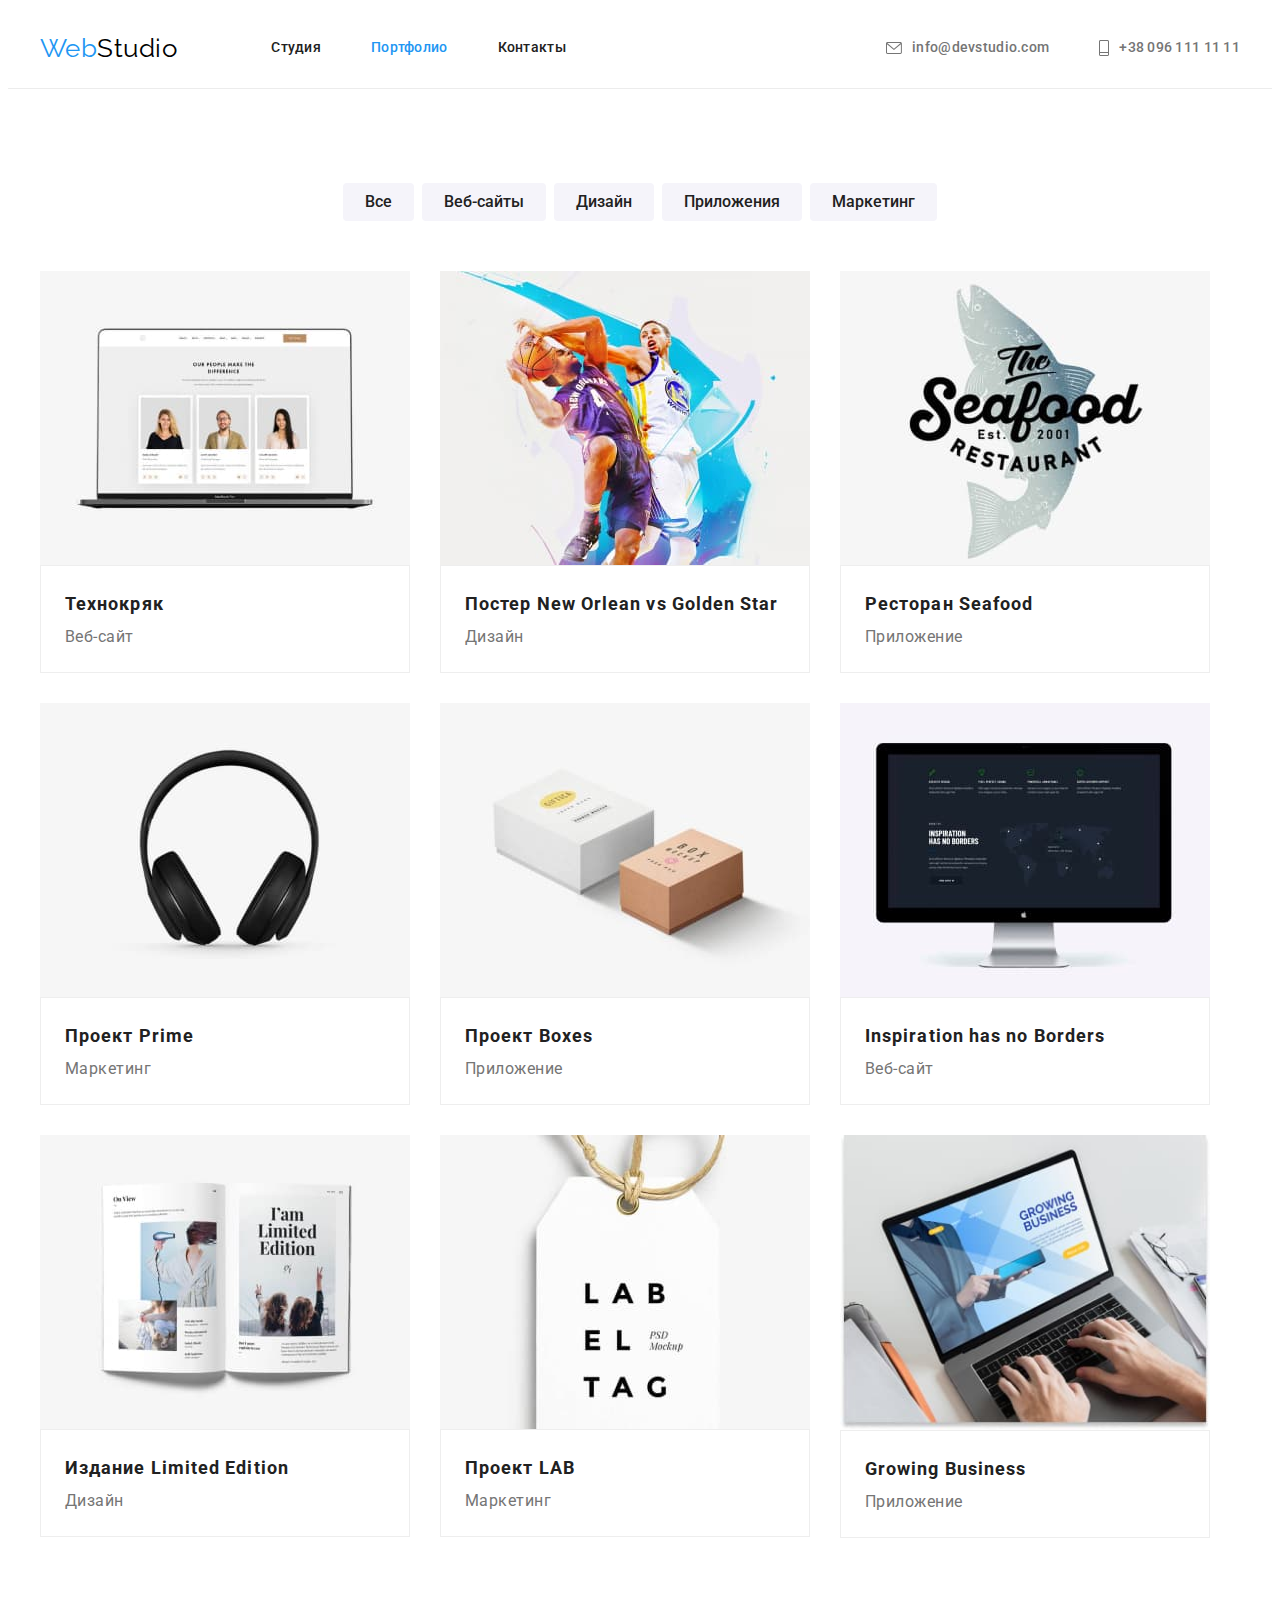
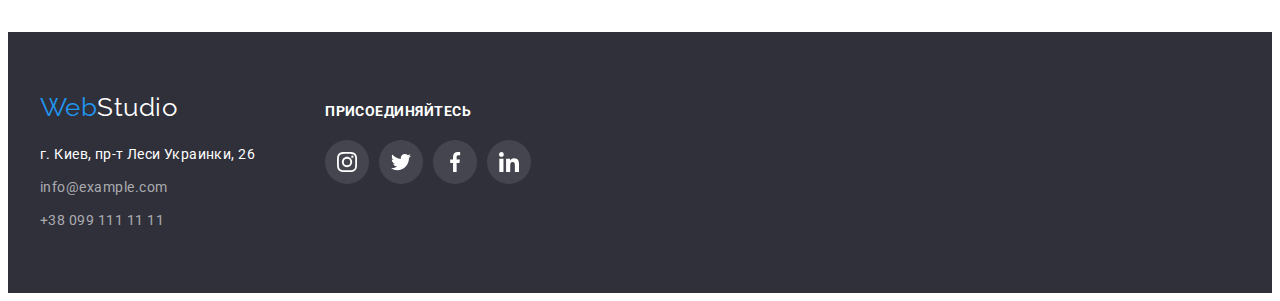
==== portfolio.html @ 8ca859e2 "Копирует файлы предыдущей работы." ====
<!DOCTYPE html>
<html lang="ru">

<head>
    <meta charset="UTF-8">
    <meta http-equiv="X-UA-Compatible" content="IE=edge">
    <meta name="viewport" content="width=device-width, initial-scale=1.0">
    <link rel="preconnect" href="https://fonts.googleapis.com">
    <link rel="preconnect" href="https://fonts.gstatic.com" crossorigin>
    <link rel="stylesheet" href="https://cdnjs.cloudflare.com/ajax/libs/modern-normalize/1.1.0/modern-normalize.min.css"
        integrity="sha512-wpPYUAdjBVSE4KJnH1VR1HeZfpl1ub8YT/NKx4PuQ5NmX2tKuGu6U/JRp5y+Y8XG2tV+wKQpNHVUX03MfMFn9Q=="
        crossorigin="anonymous" referrerpolicy="no-referrer" />
    <link
        href="https://fonts.googleapis.com/css2?family=Raleway:wght@700&family=Roboto:wght@400;500;700;900&display=swap"
        rel="stylesheet">
    <link rel="stylesheet" href="./css/styles.css">
    <title>Портфолио</title>
</head>

<body>
    <!--HEADER-->
    <!--навигация-->
    <header class="header">
        <div class="container header-container">
            <nav class="header-nav">
                <a href="./index.html" class="logo link header-logo"> Web<span class="logo-dark">Studio</span> </a>
                <ul class="header-list list">
                    <li class="header-item"> <a href="index.html" class="header-link link ">
                            Студия</a> </li>
                    <li class="header-item"> <a href="portfolio.html" class="header-link link current">Портфолио</a> </li>
                    <li class="header-item"> <a href="" class="header-link link">Контакты</a> </li>
                </ul>
            </nav>
            <!--контакты хедера-->
            <ul class="header-list list">
                <li class="header-item">
                    <a href="mailto:info@devstudio.com" class="header-contacts link">
                        <svg class="mail-icon" width="16" height="12">
                            <use href="./images/icons.svg#icon-email"></use>
                        </svg>
                        info@devstudio.com</a>
                </li>
                <li class="header-item">
                    <a href="tel:+380961111111" class="header-contacts link">
                        <svg class="mail-icon" width="10" height="16">
                            <use href="./images/icons.svg#icon-tel"></use>
                        </svg>
                        +38 096 111 11 11</a>
                </li>
            </ul>
        </div>
    </header>
    <!--MAIN-->
    <main class="page-hero-portfolio">
        <!--фильтр-->
        <section class="section">
            <div class="container ">
                <h1 class="hero-title-filter visually-hidden">Фильтр</h1>
                <ul class="filter-list list">
                    <li class="filter-item"> <button type="button" class="btn-filter">Все</button> </li>
                    <li class="filter-item"> <button type="button" class="btn-filter">Веб-сайты</button></li>
                    <li class="filter-item"> <button type="button" class="btn-filter">Дизайн</button></li>
                    <li class="filter-item"> <button type="button" class="btn-filter">Приложения</button></li>
                    <li class="filter-item"> <button type="button" class="btn-filter">Маркетинг</button></li>
                </ul>

                <ul class="projects-list list">
                    <li class="projects-item">
                        <a href="" class="project-link link">
                            <img src="./images/технокряк.jpg" alt="технокряк" width="370" height="294">
                            <div class="project-title-text">
                                <h2 class="project-title">Технокряк</h2>
                                <p class="project-text">Веб-сайт</p>
                            </div>
                        </a>
                       

                    </li>
                    <li class="projects-item">
                        <a href="" class="project-link link">
                            <img src="./images/постерN.jpg" alt="постерN" width="370" height="294">
                            <div class="project-title-text">
                                <h2 class="project-title">Постер New Orlean vs Golden Star</h2>
                                <p class="project-text">Дизайн</p>
                            </div>
                        </a>
                        

                    </li>
                    <li class="projects-item">
                        <a href="" class="project-link link">
                            <img src="./images/ресторан.jpg" alt="ресторан" width="370" height="294">
                            <div class="project-title-text">
                                <h2 class="project-title">Ресторан Seafood</h2>
                                <p class="project-text">Приложение</p>
                            </div>
                        </a>
                        

                    </li>
                    <li class="projects-item">
                        <a href="" class="project-link link">
                            <img src="./images/проектР.jpg" alt="проектР" width="370" height="294">
                            <div class="project-title-text">
                                <h2 class="project-title">Проект Prime</h2>
                                <p class="project-text">Маркетинг</p>
                            </div>
                        </a>
                        

                    </li>
                    <li class="projects-item">
                        <a href="" class="project-link link">
                            <img src="./images/проектВ.jpg" alt="проектВ" width="370" height="294">
                            <div class="project-title-text">
                                <h2 class="project-title">Проект Boxes</h2>
                                <p class="project-text">Приложение</p>    
                        </div>
                        
                        </a>

                    </li>
                    <li class="projects-item">
                        <a href="" class="project-link link">
                            <img src="./images/inspiration.jpg" alt="inspiration" width="370" height="294">
                            <div class="project-title-text">
                                <h2 class="project-title">Inspiration has no Borders</h2>
                                <p class="project-text">Веб-сайт</p>
                            </div>
                        </a>

                    </li>
                    <li class="projects-item">
                        <a href="" class="project-link link">
                            <img src="./images/издание.jpg" alt="издание" width="370" height="294">
                            <div class="project-title-text">
                                <h2 class="project-title">Издание Limited Edition</h2>
                                <p class="project-text">Дизайн</p>
                            </div>
                        </a>
                        

                    </li>
                    <li class="projects-item">
                        <a href="" class="project-link link">
                            <img src="./images/проектL.jpg" alt="проектL" width="370" height="294">
                            <div class="project-title-text">
                             <h2 class="project-title">Проект LAB</h2>
                                <p class="project-text">Маркетинг</p>
                            </div>
                        </a>
                        

                    </li>
                    <li class="projects-item">
                        <a href="" class="project-link link">
                                <img src="./images/growing.jpg" alt="growing" width="370" height="294">
                            <div class="project-title-text">
                                <h2 class="project-title">Growing Business</h2>
                                <p class="project-text">Приложение</p>
                            </div>
                        </a>
                        
                    </li>
                </ul>
            </div>
        </section>

    </main>
    <!--FOOTER-->
    <!--адрес-->
    <footer class="footer">
        <div class="container footer-container">
            <div class="address-box">
                <a href="./index.html" class="logo link footer-logo"> Web<span class="footer-logo-light">Studio</span> </a>
                <address>
                    <ul class="footer-list list">
                        <li class="footer-item"><a href="" class="address link">г. Киев, пр-т Леси Украинки, 26 </a> </li>
                        <li class="footer-item"><a href="maiilto:info@example.com"
                                class="footer-conracts link">info@example.com</a>
                        </li>
                        <li class="footer-item"><a href="tel:+380991111111" class="footer-conracts link">+38 099 111 11
                                11</a></li>
                    </ul>
                </address>
            </div>
            <div class="social-box">
                <h3 class="footer-social-title">Присоединяйтесь</h3>
                <ul class="footer-social-list list">
                    <li class="footer-social-item">
                        <a href="" class="footer-social-link link">
                            <svg class="footer-social-icon" width="20" height="20">
                                <use href="./images/icons.svg#icon-instagram-f"></use>
                            </svg>
                        </a>
                    </li>
                    <li class="footer-social-item">
                        <a href="" class="footer-social-link link">
                            <svg class="footer-social-icon" width="20" height="20">
                                <use href="./images/icons.svg#icon-twitter-f"></use>
                            </svg>
                        </a>
                    </li>
                    <li class="footer-social-item">
                        <a href="" class="footer-social-link link">
                            <svg class="footer-social-icon" width="20" height="20">
                                <use href="./images/icons.svg#icon-facebook-f"></use>
                            </svg>
                        </a>
                    </li>
                    <li class="footer-social-item">
                        <a href="" class="footer-social-link link">
                            <svg class="footer-social-icon" width="20" height="20">
                                <use href="./images/icons.svg#icon-linkedin-f"></use>
                            </svg>
                        </a>
                    </li>
                </ul>
            </div>
        </div>
    
    </footer>
</body>

</html>
---- css/styles.css ----
:root {
  --main-title-color: #212121;
  --second-title-color: #757575;
  --third-title-color: #ffffff;
  --main-text-color: #757575;
  --second-text-color: #ffffff99;
  --accent-color: #2196f3;
  --main-btn-color: #2196f3;
  --second-btn-color: #f5f4fa;
  --first-logo-color: #000000;
  --second-logo-color: #ffffff;
  --font-logo: 'Raleway';
  --main-bckgr-color: #ffffff;
  --second-bckgr-color: #2f303a;
  --third-bckgr-color: #f5f4fa;
  --header-bottom-line: #ececec;
  --thumb-color: #f5f4fa;
  --first-social-icon-color: #afb1b8;
  --second-social-icon-color: #ffffff;
  --hover-social-icon-color: #ffffff;
  --border-projects-color: #eeeeee;
}

p,
h1,
h2,
h3,
h4,
h5,
h6 {
  margin: 0;
}
ul {
  margin: 0;
  padding: 0;
}
button {
  cursor: pointer;
}
img {
  display: block;
  max-width: 100%;
  height: auto;
}
body {
  font-family: 'Roboto', sans-serif;
  letter-spacing: 0.03em;
  background: #ffffff;
}
.container {
  width: 1200px;
  padding: 0 15px;
  margin: 0 auto;
}
.section {
  padding-top: 94px;
  padding-bottom: 94px;
}
.list {
  list-style: none;
}
.link {
  text-decoration: none;
  cursor: pointer;
}
.section-title {
  margin-bottom: 50px;

  font-weight: 700;
  font-size: 36px;
  line-height: 1.16;
  text-align: center;
  letter-spacing: 0.03em;
  color: var(--main-title-color);
}

/*--------------------------HEADER----------------------------*/

.header {
  background-color: var(--main-bckgr-color);
  border-bottom: 1px solid var(--header-bottom-line);
}
.header-nav {
  display: flex;
  align-items: center;
}
.header-list {
  display: flex;
  margin-left: auto;
}
.header-item:not(:last-child) {
  margin-right: 50px;
}
.header-container {
  display: flex;
  align-items: center;
}
/*логотип*/
.header-logo {
  margin-right: 94px;
}
.logo {
  color: var(--accent-color);
  font-family: var(--font-logo);
  font-size: 26px;
  line-height: 1.19;
}

.logo-dark {
  color: var(--first-logo-color);
}

/*навигация*/
.header-link {
  display: block;
  padding-top: 32px;
  padding-bottom: 32px;

  font-weight: 500;
  font-size: 14px;
  line-height: 1.14;
  letter-spacing: 0.02em;
  color: var(--main-title-color);
}
.header-link:hover,
.header-link:focus {
  color: var(--accent-color);
}
.header-link.current {
  color: var(--accent-color);
}

/*контакты хедера*/
.header-connect {
  margin-left: auto;
}
.header-connect .header-item:not(:last-child) {
  margin-right: 50px;
}
.header-contacts {
  display: flex;
  justify-content: center;
  align-items: center;

  padding-top: 32px;
  padding-bottom: 32px;

  font-weight: 500;
  font-size: 14px;
  line-height: 1.14;
  letter-spacing: 0.02em;
  color: var(--second-title-color);
}
.mail-icon {
  fill: currentColor;
  margin-right: 10px;
}
.header-contacts:hover,
.header-contacts:focus {
  color: var(--accent-color);
}

/*СТУДИЯ------------------------------------------------------*/
/*-----------------------------MAIN----------------------------*/
.hero {
  max-width: 1600px;
  margin: 0 auto;
  padding: 200px 0;

  text-align: center;

  background-color: var(--second-bckgr-color);
}
.overlay {
  max-width: 1600px;
  height: 600px;

  margin-right: auto;
  margin-left: auto;

  background-image: linear-gradient(to right, rgba(47, 48, 58, 0.4), rgba(47, 48, 58, 0.4)),
    url('../images/hero-bckg.jpg');

  background-size: cover;
  background-repeat: no-repeat;
  background-position: center;
  background-color: var(--second-bckgr-color);
}
.hero-title {
  margin-bottom: 30px;
  font-weight: 900;
  font-size: 44px;
  line-height: 1.36;
  letter-spacing: 0.06em;
  text-transform: uppercase;
  color: var(--third-title-color);
}
/*кнопка "заказ услуги"*/

.hero-btn {
  padding: 0;
  width: 200px;
  height: 50px;
  font-weight: bold;
  font-size: 16px;
  color: var(--third-title-color);
  line-height: 1.87;
  letter-spacing: 0.06em;

  border: none;
  background-color: var(--main-btn-color);
  box-shadow: 0px 4px 4px rgba(0, 0, 0, 0.15);
  border-radius: 4px;
}
.hero-btn:hover,
.hero-btn:focus {
  background-color: var(--main-btn-color);
  color: var(--third-title-color);
}

/*особенности*/
.features-list {
  display: flex;

  background-color: var(--main-bckgr-color);
}
.thumb {
  display: flex;
  justify-content: center;
  align-items: center;
  height: 120px;
  margin-bottom: 30px;

  background: var(--thumb-color);
}

.features-item:not(:last-child) {
  margin-right: 30px;
}
.features-item {
  width: 270px;
}
.features-title {
  margin-bottom: 10px;

  font-size: 14px;
  line-height: 1.14;
  text-transform: uppercase;
  color: var(--main-title-color);
}
.features-text {
  font-size: 14px;
  line-height: 1.71;
  color: var(--second-title-color);
}

/*чем мы занимаемся*/
.activity {
  padding-top: 0;
}
.activity-list {
  display: flex;
}
.activity-item:not(:last-child) {
  margin-right: 30px;
}
/*наша команда*/
.team {
  background-color: var(--third-bckgr-color);
}
.team-list {
  display: flex;
  margin-right: -30px;
}
.team-item:not(:last-child) {
  flex-basis: calc(100%-3 * 30px) / 3;
  margin-right: 30px;
}
.team-title {
  margin-bottom: 10px;

  font-weight: 500;
  font-size: 16px;
  line-height: 1.18;
  text-align: center;
  letter-spacing: 0.03em;
  color: var(--main-title-color);
}
.team-text {
  margin-bottom: 16px;
  font-size: 16px;
  line-height: 1.18;
  text-align: center;
  letter-spacing: 0.03em;
  color: var(--main-text-color);
}
.team-item-bottom {
  padding-top: 30px;
  padding-bottom: 30px;
}
.team-item-bottom {
  background-color: var(--main-bckgr-color);
  box-shadow: 0px 1px 3px rgba(0, 0, 0, 0.12), 0px 1px 1px rgba(0, 0, 0, 0.14),
    0px 2px 1px rgba(0, 0, 0, 0.2);
  border-radius: 0px 0px 4px 4px;
}
.team-social-list {
  display: flex;
  justify-content: center;
  align-items: center;
}
.team-social-item {
  width: 44px;
  height: 44px;
}
.team-social-item + .team-social-item {
  margin-left: 10px;
}
.team-social-link {
  display: flex;
  justify-content: center;
  align-items: center;

  width: 100%;
  height: 100%;

  color: var(--first-social-icon-color);
  background-color: #fff;
  border-radius: 50%;
}
.team-social-icon {
  fill: currentColor;
}
.team-social-link:hover,
.team-social-link:focus {
  background-color: var(--accent-color);
  color: var(--hover-social-icon-color);
}
/*постоянные клиенты*/
.client {
  background-color: var(--main-bckgr-color);
}
.client-list {
  display: flex;
  justify-content: center;
  align-items: center;
}
.client-item {
  width: 170px;
  height: 92px;
}
.client-item + .client-item {
  margin-left: 30px;
}
.client-link {
  display: flex;
  justify-content: center;
  align-items: center;

  width: 100%;
  height: 100%;

  color: var(--first-social-icon-color);
  background-color: var(--main-bckgr-color);
  border: 1px solid var(--first-social-icon-color);
  border-radius: 4px;
}
.client-icon {
  fill: currentColor;
}
.client-link:hover,
.client-link:focus {
  background-color: var(--hover-social-icon-color);
  color: var(--accent-color);
  border-color: var(--accent-color);
}

/*ПОРТФОЛИО---------------------------------------------------*/
/*-------------------------MAIN-------------------------------*/
/*фильтр*/
.visually-hidden {
  position: absolute;
  white-space: nowrap;
  width: 1px;
  height: 1px;
  overflow: hidden;
  border: 0;
  padding: 0;
  clip: rect(0 0 0 0);
  clip-path: inset(50%);
  margin: -1px;
}
.btn-filter {
  display: inline-block;
  padding: 6px 22px;
  font-family: inherit;
  color: var(--main-title-color);
  font-weight: 500;
  font-size: 16px;
  line-height: 1.62;
  text-align: center;

  border-radius: 4px;
  border: transparent;
  background-color: var(--second-btn-color);
}
.btn-filter:hover,
.btn-filter:focus {
  color: var(--third-title-color);
  background-color: var(--main-btn-color);
  box-shadow: 0px 3px 1px rgba(0, 0, 0, 0.1), 0px 1px 2px rgba(0, 0, 0, 0.08),
    0px 2px 2px rgba(0, 0, 0, 0.12);
  border-radius: 4px;
}

.filter-list {
  display: flex;
  justify-content: center;
  margin-bottom: 50px;
}
.filter-item:not(:last-child) {
  margin-right: 8px;
}
/*проекты*/
.projects-list {
  display: flex;
  flex-wrap: wrap;
}

.projects-item {
  background-color: var(--main-bckgr-color);
}
.projects-item:not(:nth-child(3n)) {
  margin-right: 30px;
}
.projects-item:not(:nth-last-child(-n + 3)) {
  margin-bottom: 30px;
}
.project-title {
  font-weight: 700;
  font-size: 18px;
  line-height: 2;
  letter-spacing: 0.06em;
  color: var(--main-title-color);
}
.project-text {
  font-size: 16px;
  line-height: 1.87;
  letter-spacing: 0.03em;
  color: var(--main-text-color);
}
.project-title-text {
  padding: 20px 24px;
  border: 1px solid var(--border-projects-color);
  box-sizing: border-box;
}
.project-link {
  display: block;
}
.project-link:hover,
.project-link:focus {
  box-sizing: border-box;
  box-shadow: 0px 1px 1px rgba(0, 0, 0, 0.12), 0px 4px 4px rgba(0, 0, 0, 0.06),
    1px 4px 6px rgba(0, 0, 0, 0.16);
}
/*------------------------FOOTER-----------------------------*/
.footer {
  background-color: var(--second-bckgr-color);
  padding: 60px 0;
}
.footer-container {
  display: block;
}
/*логотип футера*/

.footer-logo-light {
  color: var(--second-logo-color);
}
.footer-logo {
  display: block;
  margin-bottom: 20px;
}
/*адрес*/
.address {
  font-style: normal;
  font-size: 14px;
  letter-spacing: 0.03em;
  line-height: 1.71;
  color: var(--third-title-color);
}
.address:hover,
.address:focus {
  color: var(--main-text-color);
}
.footer-item:not(:last-child) {
  margin-bottom: 9px;
}
.footer-conracts {
  font-style: normal;
  font-size: 14px;
  line-height: 1.71;
  color: var(--second-text-color);
}
.footer-conracts:hover,
.footer-conracts:focus {
  color: #757575;
}

.footer-container {
  display: flex;
  align-items: baseline;
}
.address-box {
  margin-right: 70px;
}
.footer-social-title {
  font-size: 14px;
  line-height: 1.14;
  text-transform: uppercase;

  margin-bottom: 20px;

  color: var(--third-title-color);
}

.footer-social-title {
  font-size: 14px;
  line-height: 1.14;
  text-transform: uppercase;

  color: var(--third-title-color);
}
.footer-social-list {
  display: flex;
  justify-content: center;
}
.footer-social-link {
  display: flex;
  justify-content: center;
  align-items: center;

  width: 100%;
  height: 100%;

  color: var(--second-social-icon-color);
  background-color: rgba(255, 255, 255, 0.1);
  border-radius: 50%;
}
.footer-social-item {
  width: 44px;
  height: 44px;
}
.footer-social-item + .footer-social-item {
  margin-left: 10px;
}
.footer-social-icon {
  fill: currentColor;
}
.footer-social-link:hover,
.footer-social-link:focus {
  background-color: var(--accent-color);
}
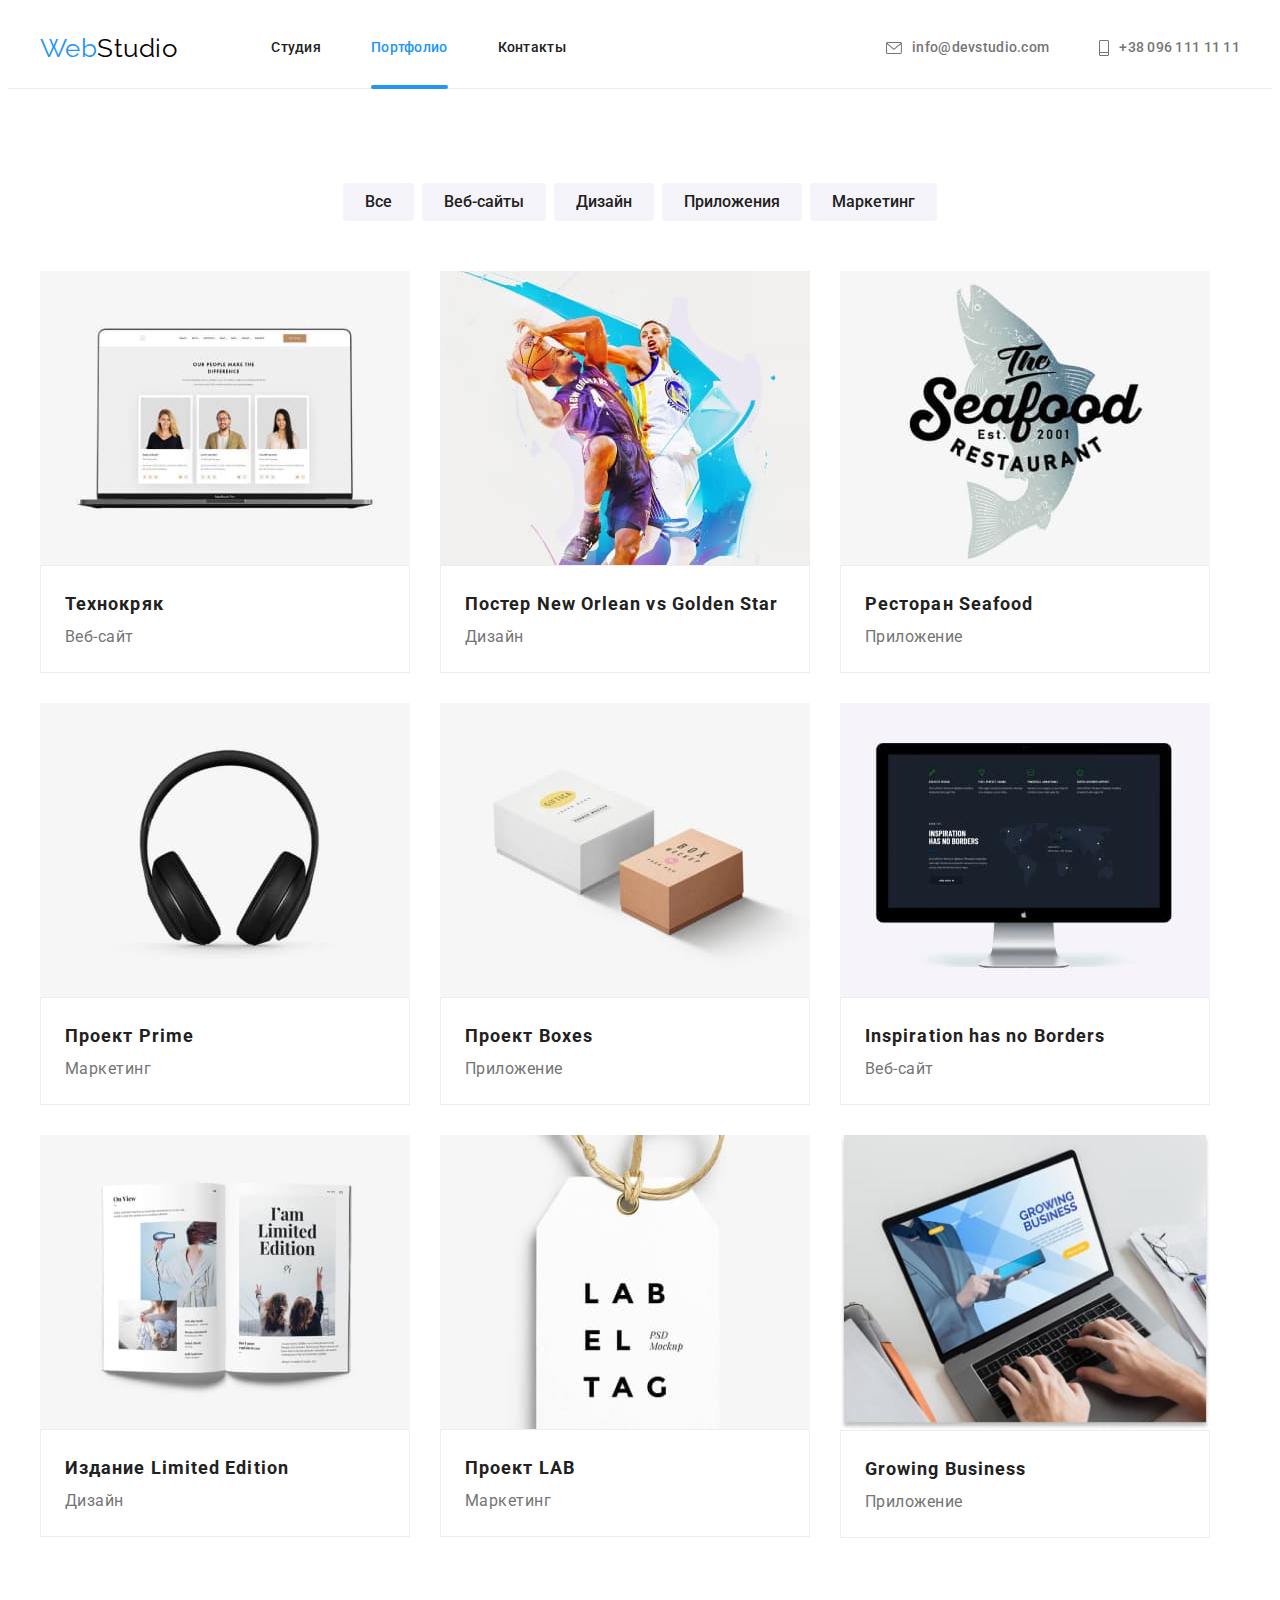
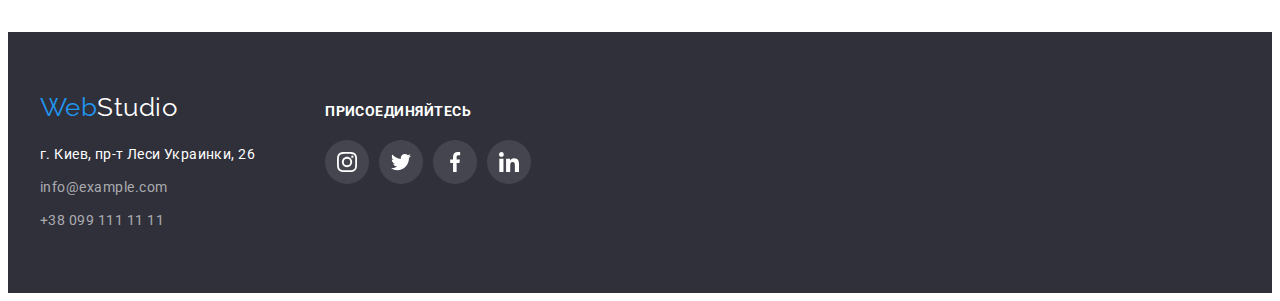
==== commit aadad59c: "Добавляет переходи для всех эффектов ховера и фокуса." ====
--- a/portfolio.html
+++ b/portfolio.html
@@ -23,7 +23,7 @@
     <header class="header">
         <div class="container header-container">
             <nav class="header-nav">
-                <a href="./index.html" class="logo link header-logo"> Web<span class="logo-dark">Studio</span> </a>
+                <a href="./index.html" class="logo link header-logo">Web<span class="logo-dark">Studio</span> </a>
                 <ul class="header-list list">
                     <li class="header-item"> <a href="index.html" class="header-link link ">
                             Студия</a> </li>
@@ -172,7 +172,7 @@
     <footer class="footer">
         <div class="container footer-container">
             <div class="address-box">
-                <a href="./index.html" class="logo link footer-logo"> Web<span class="footer-logo-light">Studio</span> </a>
+                <a href="./index.html" class="logo link footer-logo">Web<span class="footer-logo-light">Studio</span> </a>
                 <address>
                     <ul class="footer-list list">
                         <li class="footer-item"><a href="" class="address link">г. Киев, пр-т Леси Украинки, 26 </a> </li>
@@ -220,6 +220,7 @@
         </div>
     
     </footer>
+    <script src="./js/modal.js"></script>
 </body>
 
 </html>--- a/css/styles.css
+++ b/css/styles.css
@@ -19,6 +19,7 @@
   --second-social-icon-color: #ffffff;
   --hover-social-icon-color: #ffffff;
   --border-projects-color: #eeeeee;
+  --timing-function: cubic-bezier(0.4, 0, 0.2, 1);
 }
 
 p,
@@ -112,6 +113,8 @@
 
 /*навигация*/
 .header-link {
+  position: relative;
+
   display: block;
   padding-top: 32px;
   padding-bottom: 32px;
@@ -121,6 +124,20 @@
   line-height: 1.14;
   letter-spacing: 0.02em;
   color: var(--main-title-color);
+
+  transition: color 250ms var(--timing-function);
+}
+.current::after {
+  position: absolute;
+  bottom: -1px;
+
+  content: '';
+  display: block;
+  width: 100%;
+  height: 4px;
+
+  background: var(--accent-color);
+  border-radius: 2px;
 }
 .header-link:hover,
 .header-link:focus {
@@ -150,6 +167,8 @@
   line-height: 1.14;
   letter-spacing: 0.02em;
   color: var(--second-title-color);
+
+  transition: color 250ms var(--timing-function);
 }
 .mail-icon {
   fill: currentColor;
@@ -211,6 +230,9 @@
   background-color: var(--main-btn-color);
   box-shadow: 0px 4px 4px rgba(0, 0, 0, 0.15);
   border-radius: 4px;
+
+  transition: background-color 250ms var(--timing-function),
+    border-color 250ms var(--timing-function);
 }
 .hero-btn:hover,
 .hero-btn:focus {
@@ -327,6 +349,8 @@
   color: var(--first-social-icon-color);
   background-color: #fff;
   border-radius: 50%;
+
+  transition: background-color 250ms var(--timing-function), color 250ms var(--timing-function);
 }
 .team-social-icon {
   fill: currentColor;
@@ -364,6 +388,9 @@
   background-color: var(--main-bckgr-color);
   border: 1px solid var(--first-social-icon-color);
   border-radius: 4px;
+
+  transition: background-color 250ms var(--timing-function), color 250ms var(--timing-function),
+    border-color 250ms var(--timing-function);
 }
 .client-icon {
   fill: currentColor;
@@ -403,6 +430,8 @@
   border-radius: 4px;
   border: transparent;
   background-color: var(--second-btn-color);
+
+  transition: background-color 250ms var(--timing-function), color 250ms var(--timing-function);
 }
 .btn-filter:hover,
 .btn-filter:focus {
@@ -456,6 +485,8 @@
 }
 .project-link {
   display: block;
+
+  transition: box-shadow 250ms var(--timing-function);
 }
 .project-link:hover,
 .project-link:focus {
@@ -487,6 +518,8 @@
   letter-spacing: 0.03em;
   line-height: 1.71;
   color: var(--third-title-color);
+
+  transition: color 250ms var(--timing-function);
 }
 .address:hover,
 .address:focus {
@@ -500,6 +533,8 @@
   font-size: 14px;
   line-height: 1.71;
   color: var(--second-text-color);
+
+  transition: color 250ms var(--timing-function);
 }
 .footer-conracts:hover,
 .footer-conracts:focus {
@@ -545,6 +580,8 @@
   color: var(--second-social-icon-color);
   background-color: rgba(255, 255, 255, 0.1);
   border-radius: 50%;
+
+  transition: background-color 250ms var(--timing-function);
 }
 .footer-social-item {
   width: 44px;
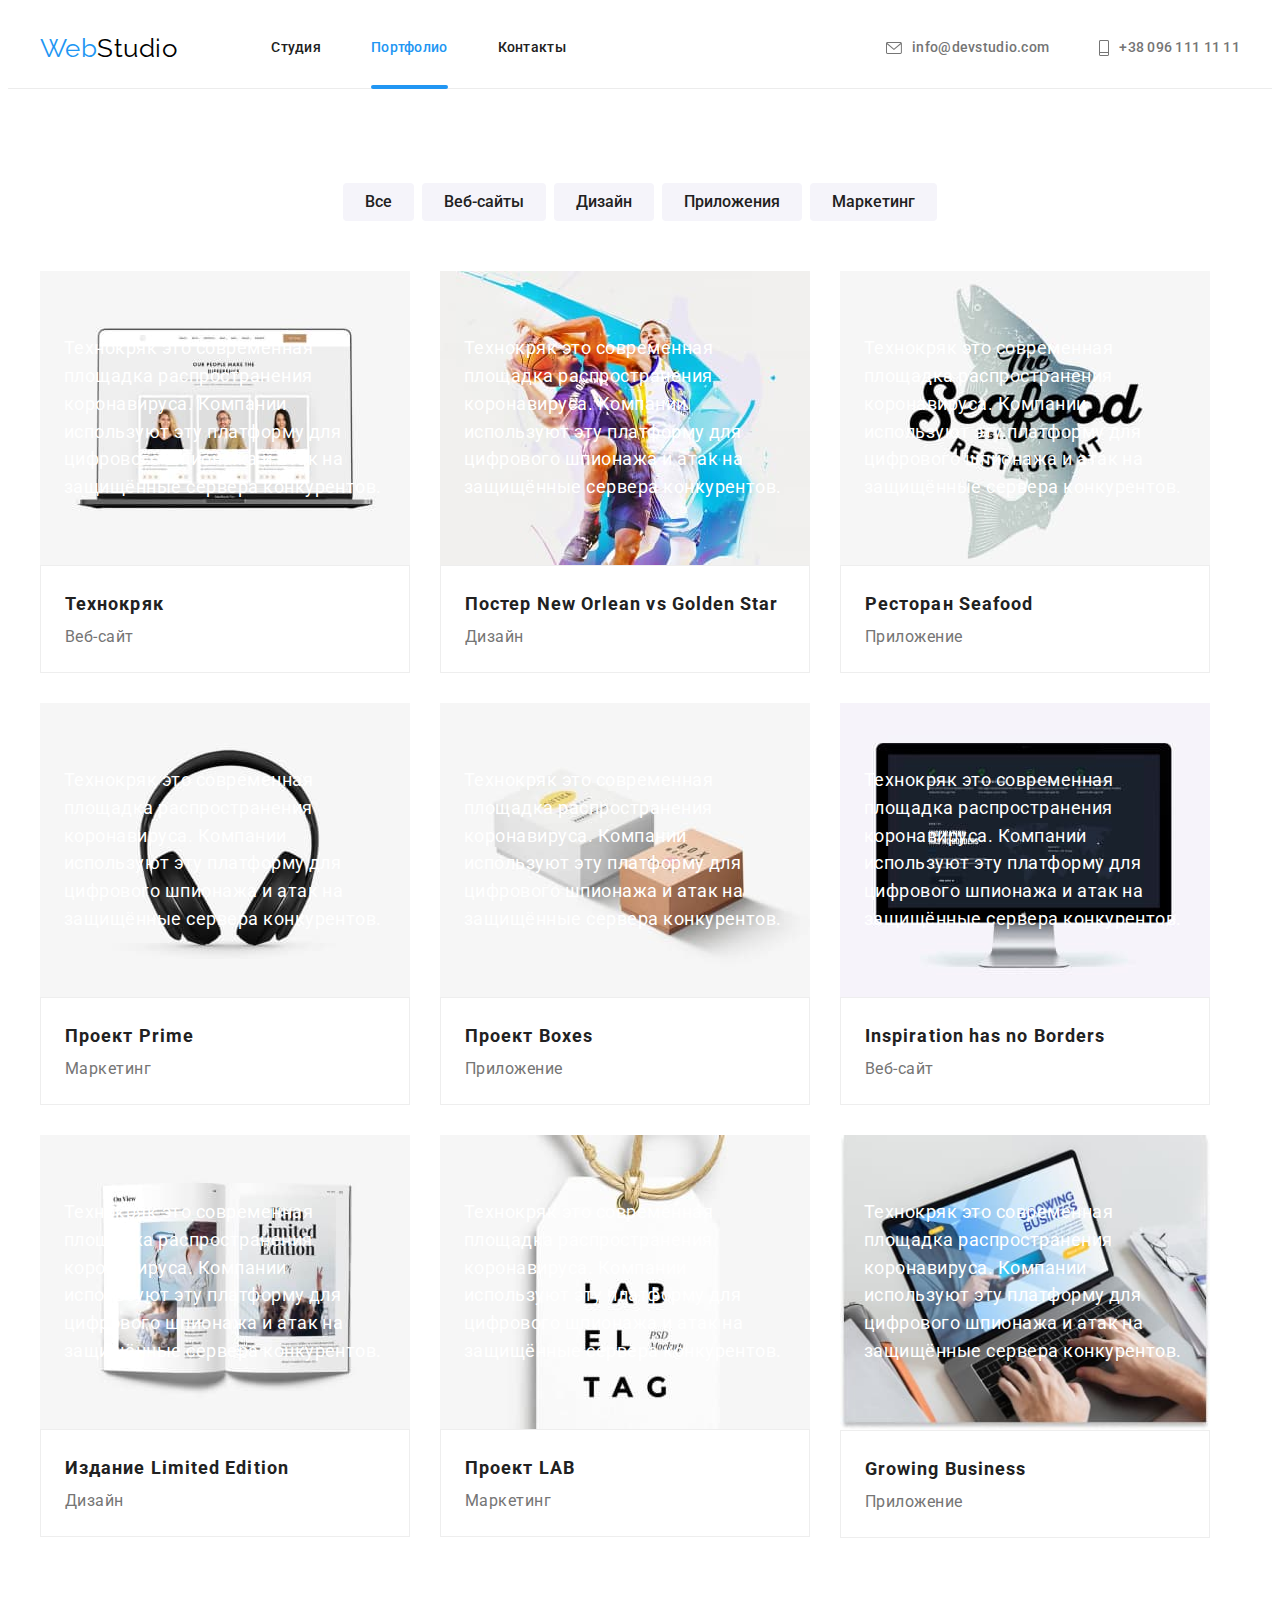
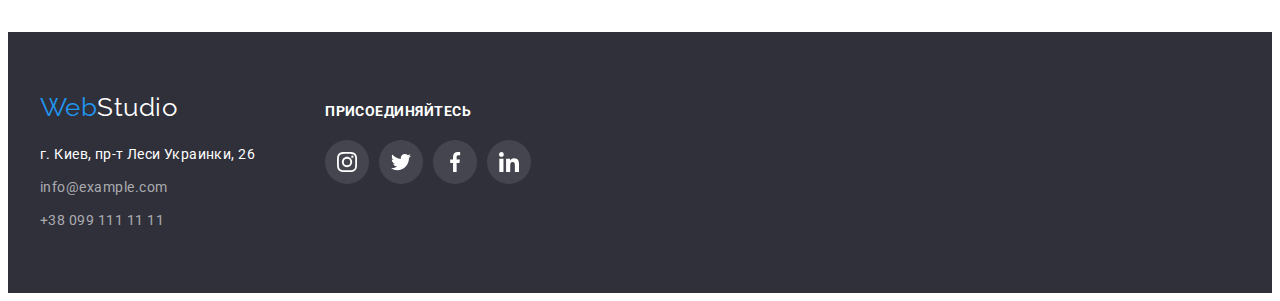
==== commit 2db5bb88: "Добавляет overlay" ====
--- a/portfolio.html
+++ b/portfolio.html
@@ -56,6 +56,7 @@
         <section class="section">
             <div class="container ">
                 <h1 class="hero-title-filter visually-hidden">Фильтр</h1>
+                <div class=""></div>
                 <ul class="filter-list list">
                     <li class="filter-item"> <button type="button" class="btn-filter">Все</button> </li>
                     <li class="filter-item"> <button type="button" class="btn-filter">Веб-сайты</button></li>
@@ -67,100 +68,156 @@
                 <ul class="projects-list list">
                     <li class="projects-item">
                         <a href="" class="project-link link">
-                            <img src="./images/технокряк.jpg" alt="технокряк" width="370" height="294">
+                            <div class="projecrs-overlay">
+                                <img src="./images/технокряк.jpg" alt="технокряк" width="370" height="294">
+                                <div class="overlay-box">
+                                    <p class="overlay-text">Технокряк это современная площадка распространения коронавируса. Компании используют эту платформу для цифрового
+                            шпионажа и атак на защищённые сервера конкурентов.</p>
+                                </div>
+                            </div>
+                            
                             <div class="project-title-text">
                                 <h2 class="project-title">Технокряк</h2>
                                 <p class="project-text">Веб-сайт</p>
                             </div>
                         </a>
-                       
-
-                    </li>
-                    <li class="projects-item">
-                        <a href="" class="project-link link">
-                            <img src="./images/постерN.jpg" alt="постерN" width="370" height="294">
+                    </li>
+
+                    <li class="projects-item">
+                        <a href="" class="project-link link">
+                            <div class="projecrs-overlay"> 
+                                <img src="./images/постерN.jpg" alt="постерN" width="370" height="294">
+                                <div class="overlay-box">
+                                    <p class="overlay-text">Технокряк это современная площадка распространения коронавируса. Компании используют эту платформу для цифрового
+                                шпионажа и атак на защищённые сервера конкурентов.</p>
+                                </div>
+                            </div>
+                            
                             <div class="project-title-text">
                                 <h2 class="project-title">Постер New Orlean vs Golden Star</h2>
                                 <p class="project-text">Дизайн</p>
                             </div>
                         </a>
-                        
-
-                    </li>
-                    <li class="projects-item">
-                        <a href="" class="project-link link">
-                            <img src="./images/ресторан.jpg" alt="ресторан" width="370" height="294">
+                    </li>
+
+                    <li class="projects-item">
+                        <a href="" class="project-link link">
+                            <div class="projecrs-overlay"> 
+                                <img src="./images/ресторан.jpg" alt="ресторан" width="370" height="294">
+                                <div class="overlay-box">
+                                    <p class="overlay-text">Технокряк это современная площадка распространения коронавируса. Компании используют эту платформу для цифрового
+                                шпионажа и атак на защищённые сервера конкурентов.</p>
+                                </div>
+                            </div>
+                            
                             <div class="project-title-text">
                                 <h2 class="project-title">Ресторан Seafood</h2>
                                 <p class="project-text">Приложение</p>
                             </div>
                         </a>
-                        
-
-                    </li>
-                    <li class="projects-item">
-                        <a href="" class="project-link link">
-                            <img src="./images/проектР.jpg" alt="проектР" width="370" height="294">
+                   </li>
+
+                    <li class="projects-item">
+                        <a href="" class="project-link link">
+                            <div class="projecrs-overlay"> 
+                                <img src="./images/проектР.jpg" alt="проектР" width="370" height="294">
+                                <div class="overlay-box">
+                                    <p class="overlay-text">Технокряк это современная площадка распространения коронавируса. Компании используют эту платформу для цифрового
+                                шпионажа и атак на защищённые сервера конкурентов.</p>
+                                </div>
+                            </div>
+                            
                             <div class="project-title-text">
                                 <h2 class="project-title">Проект Prime</h2>
                                 <p class="project-text">Маркетинг</p>
                             </div>
                         </a>
-                        
-
-                    </li>
-                    <li class="projects-item">
-                        <a href="" class="project-link link">
-                            <img src="./images/проектВ.jpg" alt="проектВ" width="370" height="294">
+                    </li>
+
+                    <li class="projects-item">
+                        <a href="" class="project-link link">
+                            <div class="projecrs-overlay"> 
+                                <img src="./images/проектВ.jpg" alt="проектВ" width="370" height="294">
+                             <div class="overlay-box">
+                                <p class="overlay-text">Технокряк это современная площадка распространения коронавируса. Компании используют эту платформу для цифрового
+                                шпионажа и атак на защищённые сервера конкурентов.</p>
+                             </div>
+                            </div>
+                            
                             <div class="project-title-text">
                                 <h2 class="project-title">Проект Boxes</h2>
                                 <p class="project-text">Приложение</p>    
                         </div>
-                        
-                        </a>
-
-                    </li>
-                    <li class="projects-item">
-                        <a href="" class="project-link link">
-                            <img src="./images/inspiration.jpg" alt="inspiration" width="370" height="294">
+                        </a>
+                    </li>
+
+                    <li class="projects-item">
+                        <a href="" class="project-link link">
+                            <div class="projecrs-overlay"> 
+                                <img src="./images/inspiration.jpg" alt="inspiration" width="370" height="294">
+                                <div class="overlay-box">
+                                    <p class="overlay-text">Технокряк это современная площадка распространения коронавируса. Компании используют эту платформу для цифрового
+                                шпионажа и атак на защищённые сервера конкурентов.</p>
+                              </div>
+                            </div>
+                            
                             <div class="project-title-text">
                                 <h2 class="project-title">Inspiration has no Borders</h2>
                                 <p class="project-text">Веб-сайт</p>
                             </div>
                         </a>
-
-                    </li>
-                    <li class="projects-item">
-                        <a href="" class="project-link link">
-                            <img src="./images/издание.jpg" alt="издание" width="370" height="294">
-                            <div class="project-title-text">
+                    </li>
+
+                    <li class="projects-item">
+                        <a href="" class="project-link link">
+                            
+                              <div class="projecrs-overlay"> 
+                                <img src="./images/издание.jpg" alt="издание" width="370" height="294">
+                                <div class="overlay-box">
+                                    <p class="overlay-text">Технокряк это современная площадка распространения коронавируса. Компании используют эту платформу для цифрового
+                                шпионажа и атак на защищённые сервера конкурентов.</p>
+                                </div>
+                              </div>
+                                
+                             <div class="project-title-text">
                                 <h2 class="project-title">Издание Limited Edition</h2>
                                 <p class="project-text">Дизайн</p>
-                            </div>
-                        </a>
-                        
-
-                    </li>
-                    <li class="projects-item">
-                        <a href="" class="project-link link">
-                            <img src="./images/проектL.jpg" alt="проектL" width="370" height="294">
+                             </div>
+                        </a>
+                    </li>
+
+                    <li class="projects-item">
+                        <a href="" class="project-link link">
+                            <div class="projecrs-overlay"> 
+                                <img src="./images/проектL.jpg" alt="проектL" width="370" height="294">
+                                <div class="overlay-box">
+                                    <p class="overlay-text">Технокряк это современная площадка распространения коронавируса. Компании используют эту платформу для цифрового
+                                    шпионажа и атак на защищённые сервера конкурентов.</p>
+                                </div>
+                            </div>
+                            
                             <div class="project-title-text">
                              <h2 class="project-title">Проект LAB</h2>
                                 <p class="project-text">Маркетинг</p>
                             </div>
                         </a>
-                        
-
-                    </li>
-                    <li class="projects-item">
-                        <a href="" class="project-link link">
+                    </li>
+
+                    <li class="projects-item">
+                        <a href="" class="project-link link">
+                            <div class="projecrs-overlay"> 
                                 <img src="./images/growing.jpg" alt="growing" width="370" height="294">
-                            <div class="project-title-text">
+                                <div class="overlay-box">
+                                    <p class="overlay-text">Технокряк это современная площадка распространения коронавируса. Компании используют эту платформу для цифрового
+                                шпионажа и атак на защищённые сервера конкурентов.</p>
+                                </div>
+                            </div>    
+                            
+                                <div class="project-title-text">
                                 <h2 class="project-title">Growing Business</h2>
                                 <p class="project-text">Приложение</p>
                             </div>
                         </a>
-                        
                     </li>
                 </ul>
             </div>
--- a/css/styles.css
+++ b/css/styles.css
@@ -20,6 +20,8 @@
   --hover-social-icon-color: #ffffff;
   --border-projects-color: #eeeeee;
   --timing-function: cubic-bezier(0.4, 0, 0.2, 1);
+  --transition-duration: 250ms;
+  --projecrs-overlay-color: rgba(33, 150, 243, 0.9);
 }
 
 p,
@@ -125,7 +127,7 @@
   letter-spacing: 0.02em;
   color: var(--main-title-color);
 
-  transition: color 250ms var(--timing-function);
+  transition: color var(--transition-duration) var(--timing-function);
 }
 .current::after {
   position: absolute;
@@ -168,7 +170,7 @@
   letter-spacing: 0.02em;
   color: var(--second-title-color);
 
-  transition: color 250ms var(--timing-function);
+  transition: color var(--transition-duration) var(--timing-function);
 }
 .mail-icon {
   fill: currentColor;
@@ -231,8 +233,8 @@
   box-shadow: 0px 4px 4px rgba(0, 0, 0, 0.15);
   border-radius: 4px;
 
-  transition: background-color 250ms var(--timing-function),
-    border-color 250ms var(--timing-function);
+  transition: background-color var(--transition-duration) var(--timing-function),
+    border-color var(--transition-duration) var(--timing-function);
 }
 .hero-btn:hover,
 .hero-btn:focus {
@@ -286,6 +288,35 @@
 .activity-item:not(:last-child) {
   margin-right: 30px;
 }
+.box-images {
+  position: relative;
+}
+.box-text {
+  display: flex;
+  justify-content: center;
+  align-items: center;
+
+  position: absolute;
+  content: '';
+  bottom: 0;
+
+  width: 100%;
+  height: 70px;
+
+  background: rgba(47, 48, 58, 0.8);
+}
+
+.activity-text {
+  font-weight: bold;
+  font-size: 14px;
+  line-height: 1.14;
+  text-align: center;
+
+  text-transform: uppercase;
+
+  color: var(--third-title-color);
+}
+
 /*наша команда*/
 .team {
   background-color: var(--third-bckgr-color);
@@ -350,7 +381,8 @@
   background-color: #fff;
   border-radius: 50%;
 
-  transition: background-color 250ms var(--timing-function), color 250ms var(--timing-function);
+  transition: background-color var(--transition-duration) var(--timing-function),
+    color var(--transition-duration) var(--timing-function);
 }
 .team-social-icon {
   fill: currentColor;
@@ -389,8 +421,9 @@
   border: 1px solid var(--first-social-icon-color);
   border-radius: 4px;
 
-  transition: background-color 250ms var(--timing-function), color 250ms var(--timing-function),
-    border-color 250ms var(--timing-function);
+  transition: background-color var(--transition-duration) var(--timing-function),
+    color var(--transition-duration) var(--timing-function),
+    border-color var(--transition-duration) var(--timing-function);
 }
 .client-icon {
   fill: currentColor;
@@ -431,7 +464,8 @@
   border: transparent;
   background-color: var(--second-btn-color);
 
-  transition: background-color 250ms var(--timing-function), color 250ms var(--timing-function);
+  transition: background-color var(--transition-duration) var(--timing-function),
+    color var(--transition-duration) var(--timing-function);
 }
 .btn-filter:hover,
 .btn-filter:focus {
@@ -486,7 +520,7 @@
 .project-link {
   display: block;
 
-  transition: box-shadow 250ms var(--timing-function);
+  transition: box-shadow var(--transition-duration) var(--timing-function);
 }
 .project-link:hover,
 .project-link:focus {
@@ -494,6 +528,43 @@
   box-shadow: 0px 1px 1px rgba(0, 0, 0, 0.12), 0px 4px 4px rgba(0, 0, 0, 0.06),
     1px 4px 6px rgba(0, 0, 0, 0.16);
 }
+.projecrs-overlay {
+  position: relative;
+}
+.projecrs-overlay::before {
+  display: inline-block;
+  position: absolute;
+  content: '';
+  top: 0;
+  left: 0;
+
+  width: 100%;
+  height: 100%;
+
+  background-color: var(--projecrs-overlay-color);
+
+  opacity: 0;
+  /* transform: translateX(-100%); */
+}
+.projecrs-overlay:hover::before {
+  opacity: 1;
+}
+.overlay-box {
+  position: absolute;
+  content: '';
+  bottom: 0;
+
+  width: 100%;
+  height: 100%;
+}
+.overlay-text {
+  padding: 63px 24px;
+
+  font-size: 18px;
+  line-height: 1.55;
+
+  color: var(--third-title-color);
+}
 /*------------------------FOOTER-----------------------------*/
 .footer {
   background-color: var(--second-bckgr-color);
@@ -519,7 +590,7 @@
   line-height: 1.71;
   color: var(--third-title-color);
 
-  transition: color 250ms var(--timing-function);
+  transition: color var(--transition-duration) var(--timing-function);
 }
 .address:hover,
 .address:focus {
@@ -534,7 +605,7 @@
   line-height: 1.71;
   color: var(--second-text-color);
 
-  transition: color 250ms var(--timing-function);
+  transition: color var(--transition-duration) var(--timing-function);
 }
 .footer-conracts:hover,
 .footer-conracts:focus {
@@ -581,7 +652,7 @@
   background-color: rgba(255, 255, 255, 0.1);
   border-radius: 50%;
 
-  transition: background-color 250ms var(--timing-function);
+  transition: background-color var(--transition-duration) var(--timing-function);
 }
 .footer-social-item {
   width: 44px;
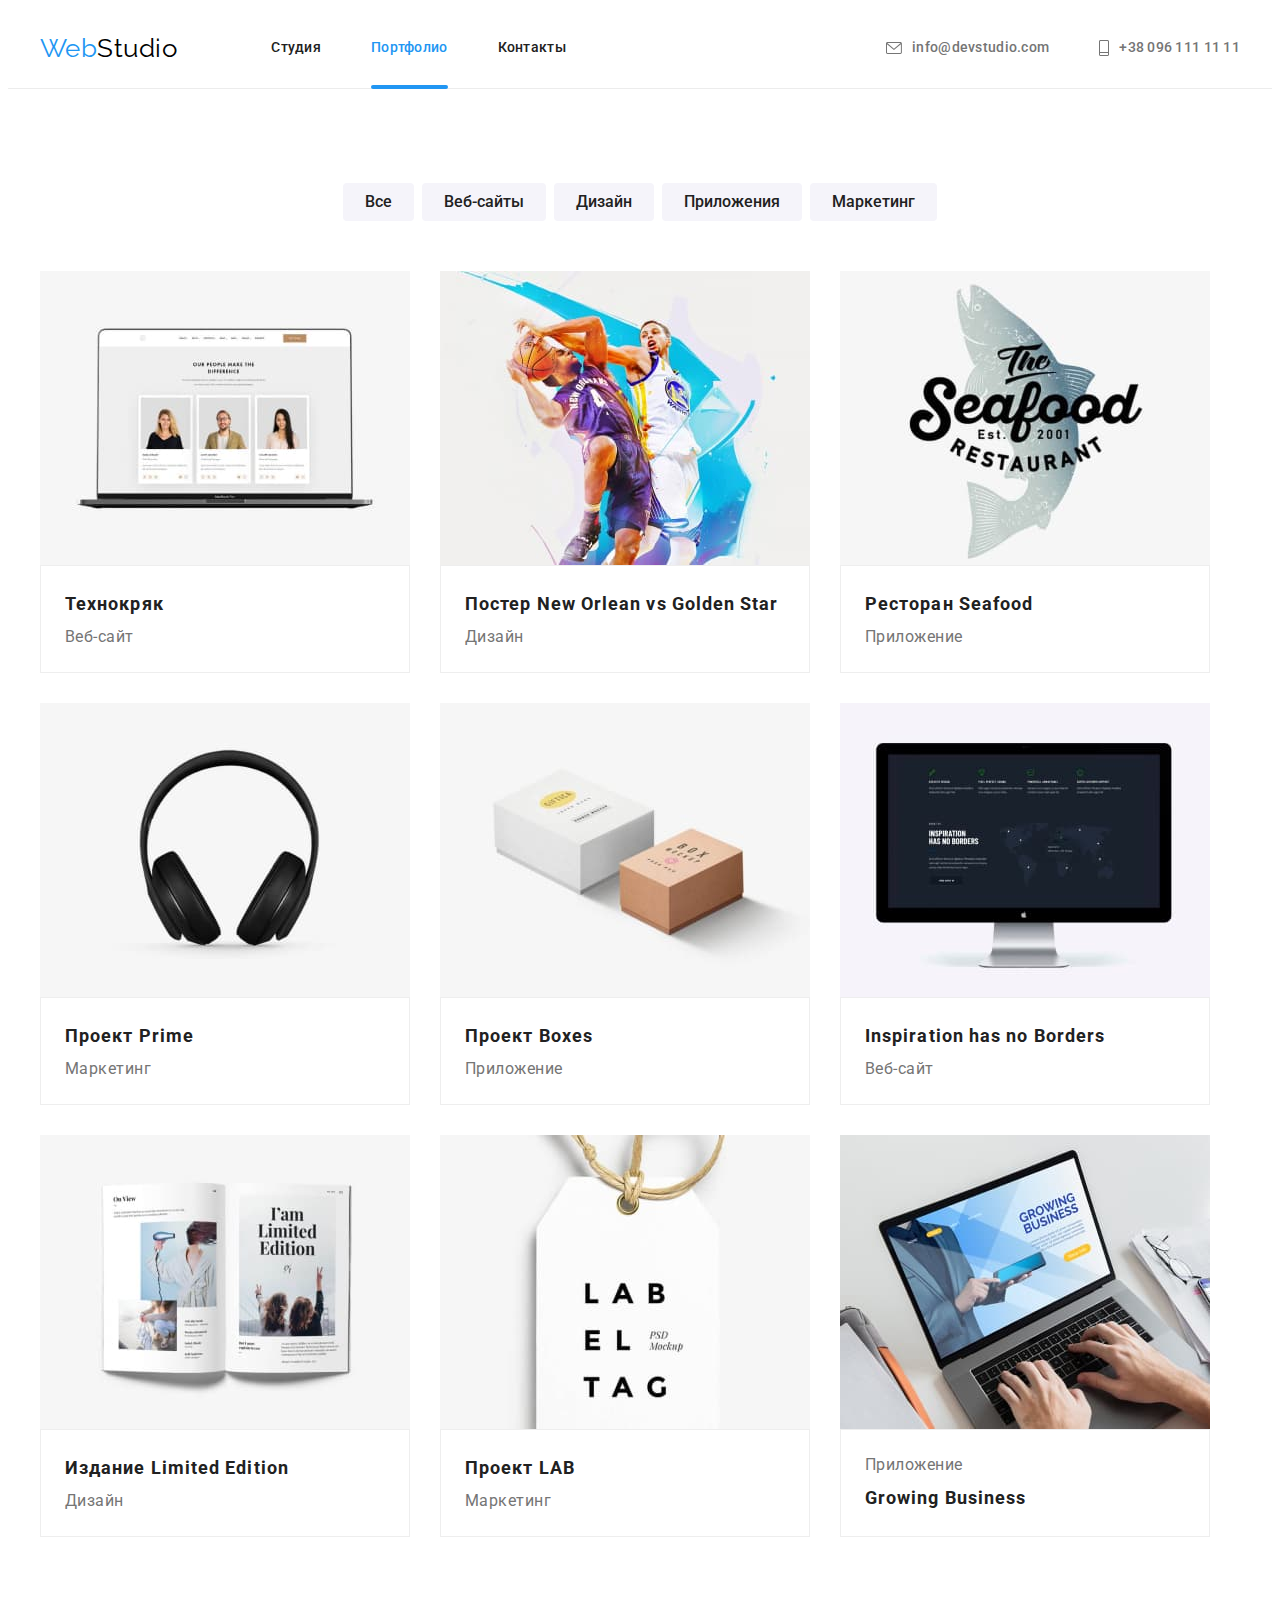
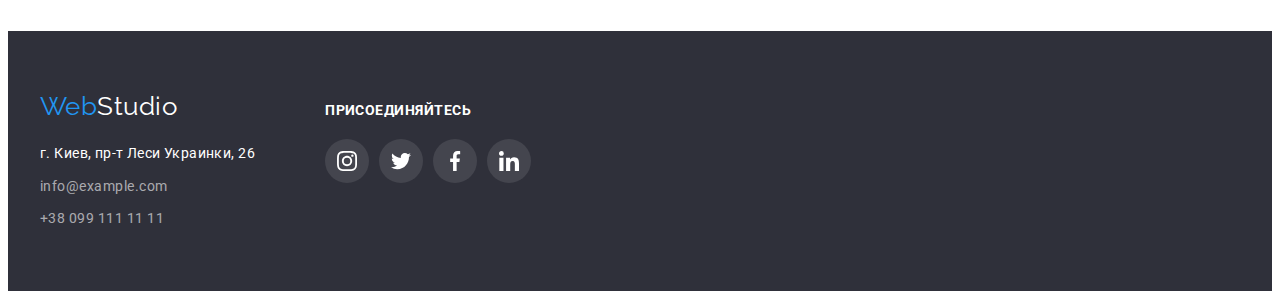
==== commit 1b654cff: "Добавляет оверлей" ====
--- a/portfolio.html
+++ b/portfolio.html
@@ -67,30 +67,28 @@
 
                 <ul class="projects-list list">
                     <li class="projects-item">
-                        <a href="" class="project-link link">
+                            <a href="" class="project-link link">
                             <div class="projecrs-overlay">
                                 <img src="./images/технокряк.jpg" alt="технокряк" width="370" height="294">
-                                <div class="overlay-box">
-                                    <p class="overlay-text">Технокряк это современная площадка распространения коронавируса. Компании используют эту платформу для цифрового
-                            шпионажа и атак на защищённые сервера конкурентов.</p>
-                                </div>
+                                    <p class="overlay-text">Технокряк это современная площадка распространения коронавируса. Компании используют эту платформу для цифрового
+                            шпионажа и атак на защищённые сервера конкурентов.</p>                                  
                             </div>
                             
                             <div class="project-title-text">
                                 <h2 class="project-title">Технокряк</h2>
                                 <p class="project-text">Веб-сайт</p>
                             </div>
-                        </a>
+                        </a>                        
                     </li>
 
                     <li class="projects-item">
                         <a href="" class="project-link link">
                             <div class="projecrs-overlay"> 
                                 <img src="./images/постерN.jpg" alt="постерN" width="370" height="294">
-                                <div class="overlay-box">
-                                    <p class="overlay-text">Технокряк это современная площадка распространения коронавируса. Компании используют эту платформу для цифрового
-                                шпионажа и атак на защищённые сервера конкурентов.</p>
-                                </div>
+    
+                                    <p class="overlay-text">Технокряк это современная площадка распространения коронавируса. Компании используют эту платформу для цифрового
+                                шпионажа и атак на защищённые сервера конкурентов.</p>
+    
                             </div>
                             
                             <div class="project-title-text">
@@ -104,10 +102,10 @@
                         <a href="" class="project-link link">
                             <div class="projecrs-overlay"> 
                                 <img src="./images/ресторан.jpg" alt="ресторан" width="370" height="294">
-                                <div class="overlay-box">
-                                    <p class="overlay-text">Технокряк это современная площадка распространения коронавируса. Компании используют эту платформу для цифрового
-                                шпионажа и атак на защищённые сервера конкурентов.</p>
-                                </div>
+    
+                                    <p class="overlay-text">Технокряк это современная площадка распространения коронавируса. Компании используют эту платформу для цифрового
+                                шпионажа и атак на защищённые сервера конкурентов.</p>
+    
                             </div>
                             
                             <div class="project-title-text">
@@ -121,10 +119,10 @@
                         <a href="" class="project-link link">
                             <div class="projecrs-overlay"> 
                                 <img src="./images/проектР.jpg" alt="проектР" width="370" height="294">
-                                <div class="overlay-box">
-                                    <p class="overlay-text">Технокряк это современная площадка распространения коронавируса. Компании используют эту платформу для цифрового
-                                шпионажа и атак на защищённые сервера конкурентов.</p>
-                                </div>
+    
+                                    <p class="overlay-text">Технокряк это современная площадка распространения коронавируса. Компании используют эту платформу для цифрового
+                                шпионажа и атак на защищённые сервера конкурентов.</p>
+    
                             </div>
                             
                             <div class="project-title-text">
@@ -138,11 +136,11 @@
                         <a href="" class="project-link link">
                             <div class="projecrs-overlay"> 
                                 <img src="./images/проектВ.jpg" alt="проектВ" width="370" height="294">
-                             <div class="overlay-box">
+    
                                 <p class="overlay-text">Технокряк это современная площадка распространения коронавируса. Компании используют эту платформу для цифрового
                                 шпионажа и атак на защищённые сервера конкурентов.</p>
-                             </div>
-                            </div>
+
+                                </div>
                             
                             <div class="project-title-text">
                                 <h2 class="project-title">Проект Boxes</h2>
@@ -155,10 +153,8 @@
                         <a href="" class="project-link link">
                             <div class="projecrs-overlay"> 
                                 <img src="./images/inspiration.jpg" alt="inspiration" width="370" height="294">
-                                <div class="overlay-box">
-                                    <p class="overlay-text">Технокряк это современная площадка распространения коронавируса. Компании используют эту платформу для цифрового
-                                шпионажа и атак на защищённые сервера конкурентов.</p>
-                              </div>
+                                    <p class="overlay-text">Технокряк это современная площадка распространения коронавируса. Компании используют эту платформу для цифрового
+                                шпионажа и атак на защищённые сервера конкурентов.</p>
                             </div>
                             
                             <div class="project-title-text">
@@ -170,13 +166,12 @@
 
                     <li class="projects-item">
                         <a href="" class="project-link link">
-                            
+
                               <div class="projecrs-overlay"> 
                                 <img src="./images/издание.jpg" alt="издание" width="370" height="294">
-                                <div class="overlay-box">
-                                    <p class="overlay-text">Технокряк это современная площадка распространения коронавируса. Компании используют эту платформу для цифрового
-                                шпионажа и атак на защищённые сервера конкурентов.</p>
-                                </div>
+                                    <p class="overlay-text">Технокряк это современная площадка распространения коронавируса. Компании используют эту платформу для цифрового
+                                шпионажа и атак на защищённые сервера конкурентов.</p>
+
                               </div>
                                 
                              <div class="project-title-text">
@@ -190,10 +185,10 @@
                         <a href="" class="project-link link">
                             <div class="projecrs-overlay"> 
                                 <img src="./images/проектL.jpg" alt="проектL" width="370" height="294">
-                                <div class="overlay-box">
+                        
                                     <p class="overlay-text">Технокряк это современная площадка распространения коронавируса. Компании используют эту платформу для цифрового
                                     шпионажа и атак на защищённые сервера конкурентов.</p>
-                                </div>
+                        
                             </div>
                             
                             <div class="project-title-text">
@@ -207,16 +202,15 @@
                         <a href="" class="project-link link">
                             <div class="projecrs-overlay"> 
                                 <img src="./images/growing.jpg" alt="growing" width="370" height="294">
-                                <div class="overlay-box">
-                                    <p class="overlay-text">Технокряк это современная площадка распространения коронавируса. Компании используют эту платформу для цифрового
-                                шпионажа и атак на защищённые сервера конкурентов.</p>
-                                </div>
+                            
+                                        <p class="overlay-text">Технокряк это современная площадка распространения коронавируса. Компании используют эту платформу для цифрового
+                                шпионажа и атак на защищённые сервера конкурентов.</p>
+                            
                             </div>    
-                            
-                                <div class="project-title-text">
-                                <h2 class="project-title">Growing Business</h2>
-                                <p class="project-text">Приложение</p>
-                            </div>
+                              <div class="project-title-text">
+                                  <p class="project-text">Приложение</p>
+                                  <h2 class="project-title">Growing Business</h2>
+                             </div>
                         </a>
                     </li>
                 </ul>
--- a/css/styles.css
+++ b/css/styles.css
@@ -530,13 +530,12 @@
 }
 .projecrs-overlay {
   position: relative;
+  overflow: hidden;
 }
 .projecrs-overlay::before {
   display: inline-block;
   position: absolute;
   content: '';
-  top: 0;
-  left: 0;
 
   width: 100%;
   height: 100%;
@@ -544,27 +543,38 @@
   background-color: var(--projecrs-overlay-color);
 
   opacity: 0;
-  /* transform: translateX(-100%); */
-}
-.projecrs-overlay:hover::before {
+  transform: translateY(100%);
+  transition: transform var(--transition-duration) var(--timing-function);
+}
+
+.project-link:hover .projecrs-overlay::before {
+  transform: translateY(0);
   opacity: 1;
 }
-.overlay-box {
+.project-link:hover .overlay-text {
+  opacity: 1;
+  transform: translateY(0);
+}
+
+.overlay-text {
   position: absolute;
   content: '';
   bottom: 0;
 
   width: 100%;
   height: 100%;
-}
-.overlay-text {
   padding: 63px 24px;
 
   font-size: 18px;
   line-height: 1.55;
 
   color: var(--third-title-color);
-}
+  opacity: 0;
+
+  transform: translateY(100%);
+  transition: transform var(--transition-duration) var(--timing-function);
+}
+
 /*------------------------FOOTER-----------------------------*/
 .footer {
   background-color: var(--second-bckgr-color);
